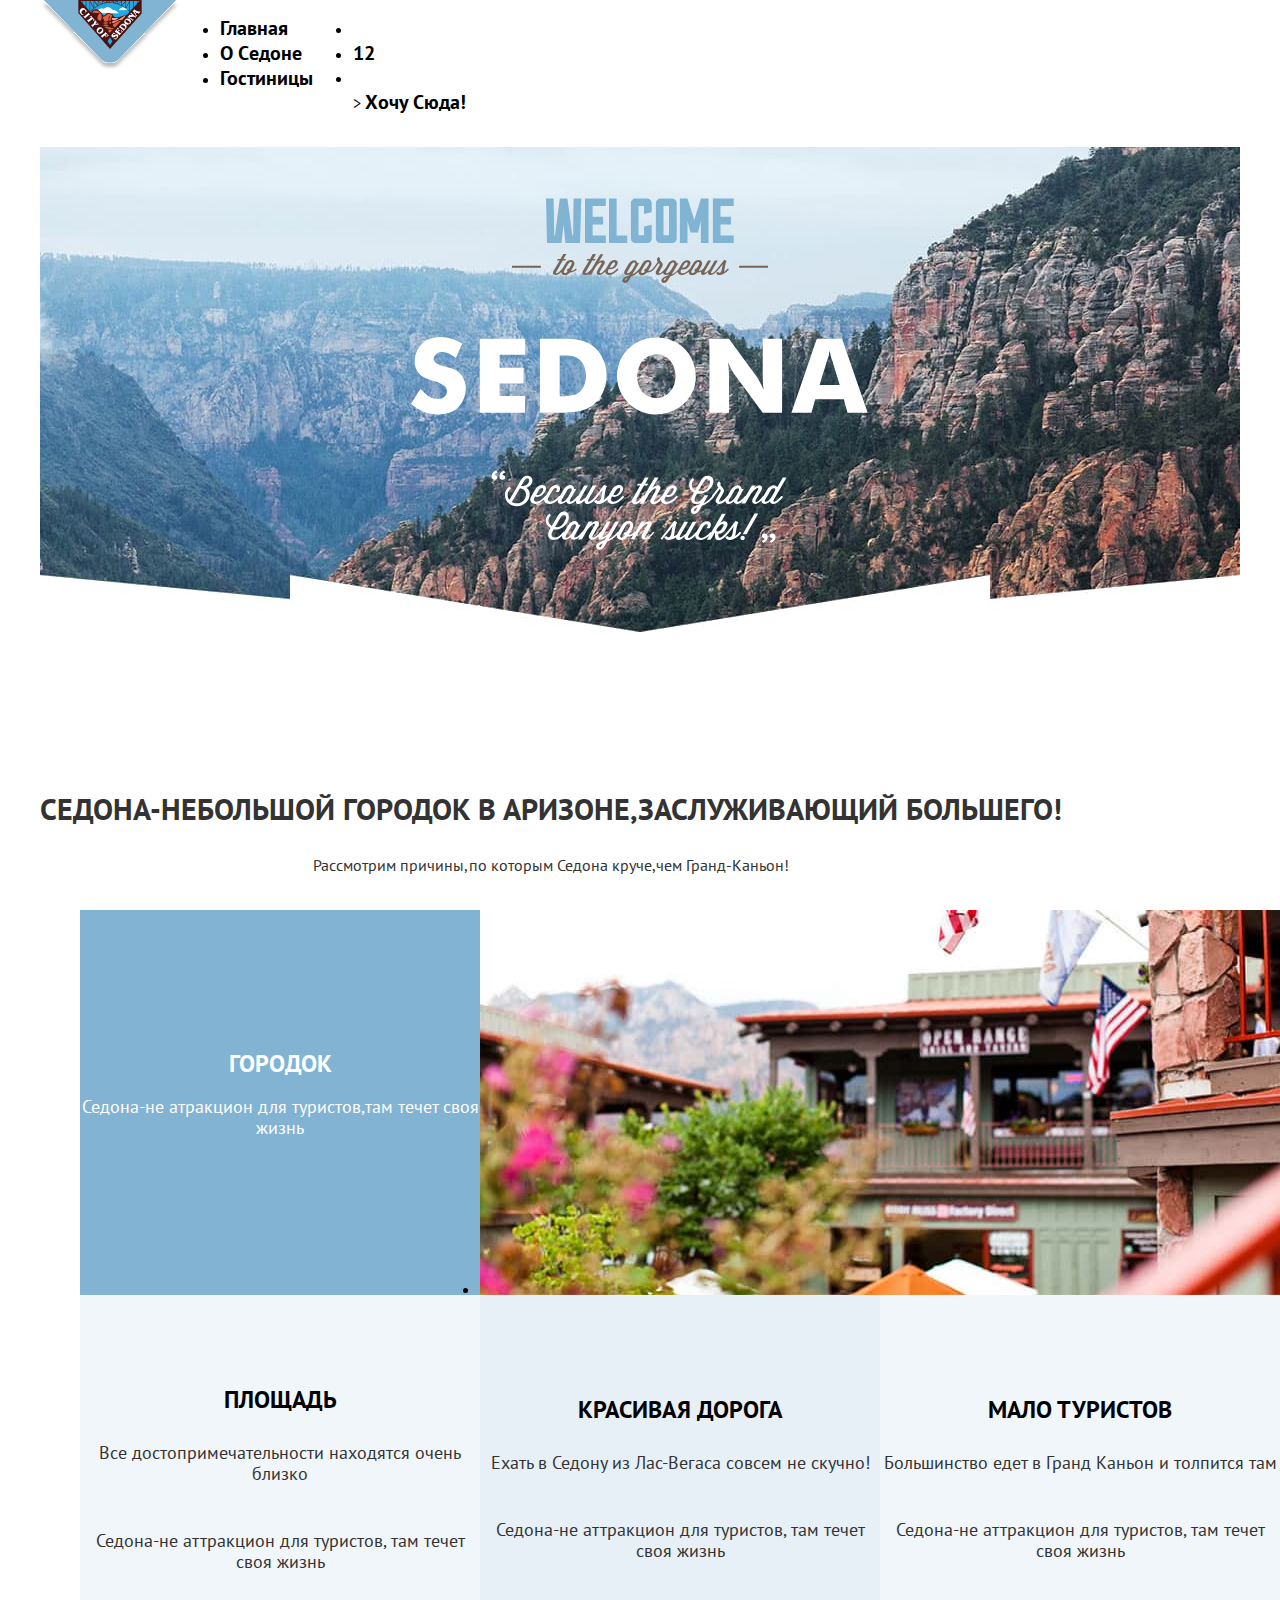
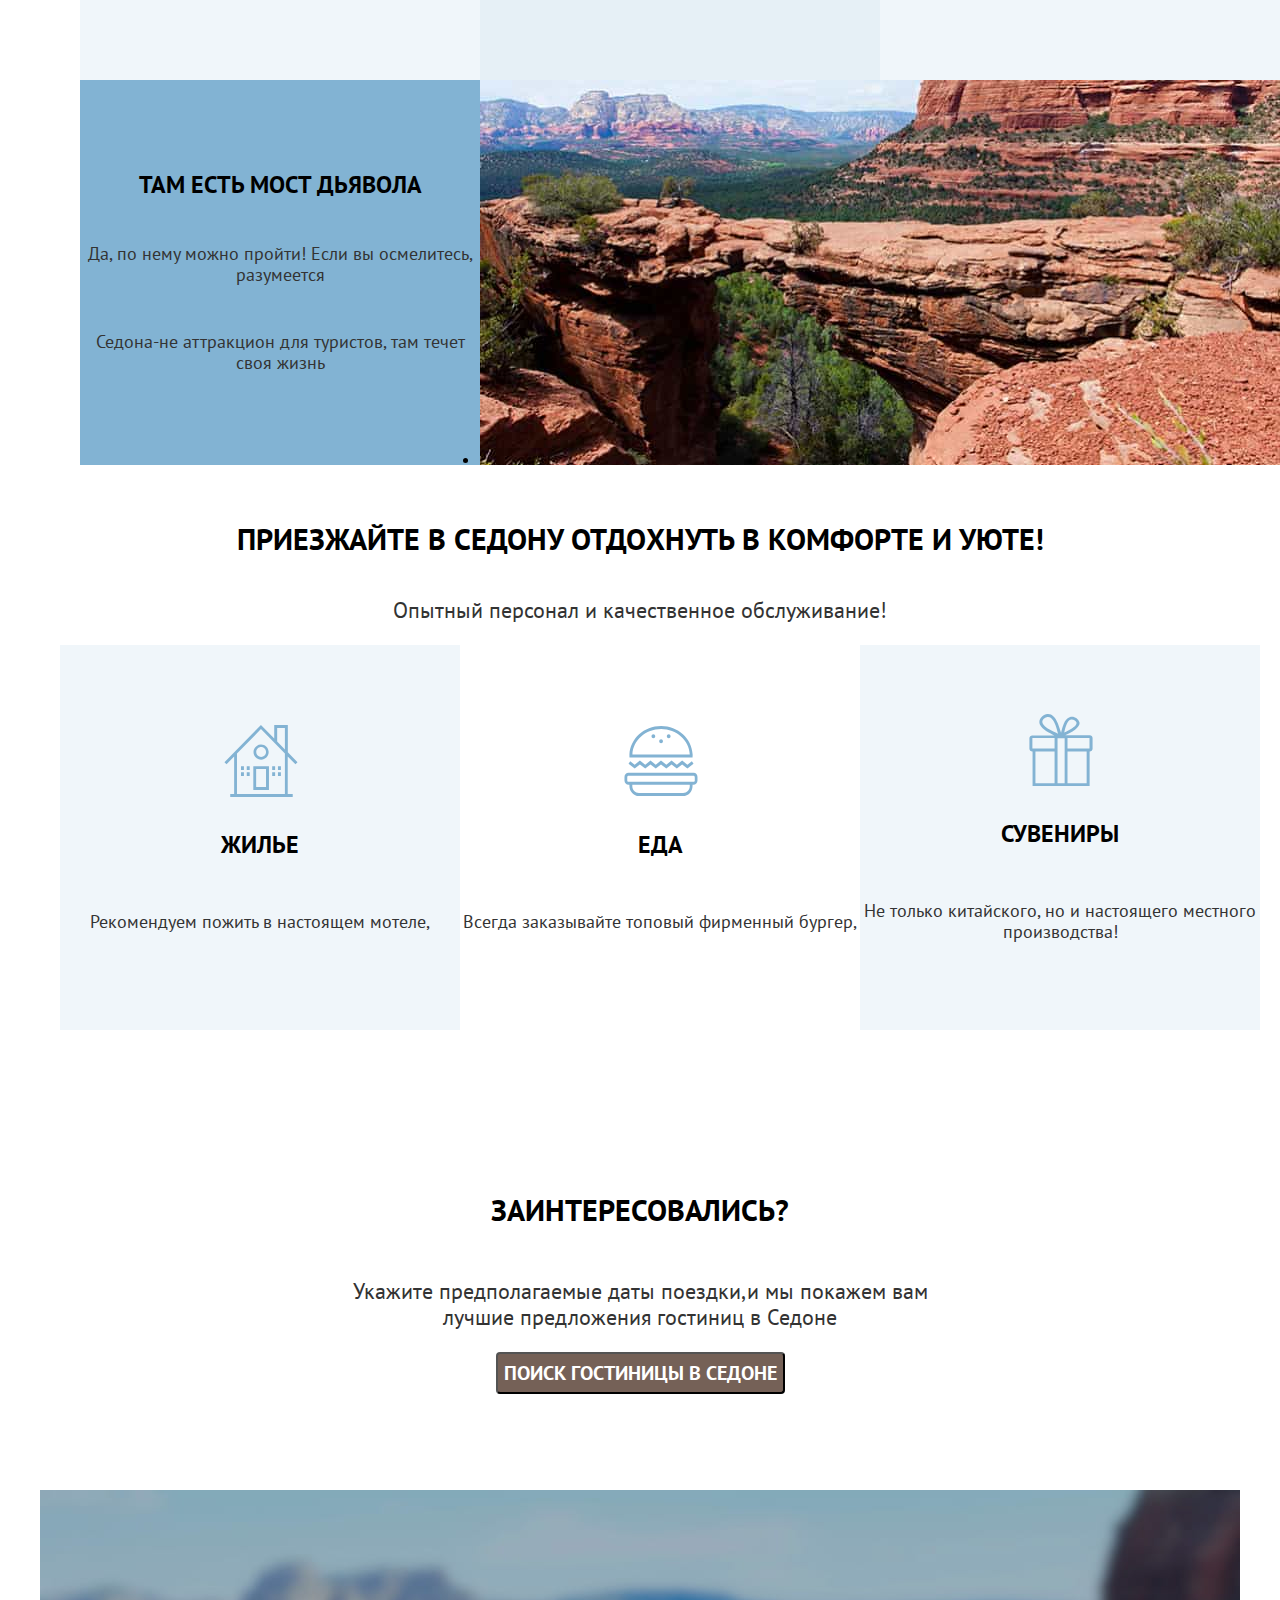
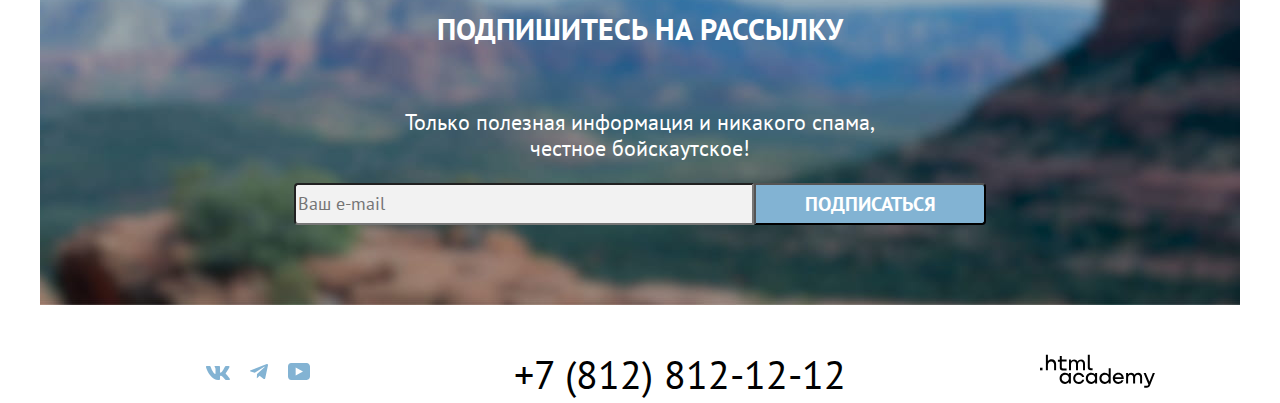
==== 4/index.html @ 59162858 ":heavy_check_mark: Сборка #4" ====
<!DOCTYPE html>
<html lang="ru">
<meta charset="utf-8">

<head>
  <title>Sedona</title>
  <link rel="stylesheet" href="styles/styles.css">
  <base href="https://htmlacademy-htmlcss.github.io/2425687-sedona-38/4/">
</head>

<body class="container">
  <header class="page-header" data-test="header">
<nav class="navigation">
    <div class="navigation-1"><nav  <a href="index.html"> <img class="logo" width="140" height="70" src="images/index/logo.svg"
        alt="Логотип CITY OF SEDONA"></div>
      </a>
       <ul class="navigation-list">
        <li class="navigation-item1">
          <a class="navigation-link" href="#">Главная</a>
        </li>
        <li class="navigation-item2">
          <a class="navigation-link" href="#">О Cедоне</a>
        </li>
        <li class="navigation-item3">
          <a class="navigation-link" href="catalog.html">Гостиницы</a>
        </li>
      </ul>

     <ul class="navigation-list navigation-user">
        <li class="navigation2">
          <a class="navigation-link" href="#"><span class="visually-hidden">Поиск</span></a>
        </li>
        <li class="navigation3">
          <a class="navigation-link" href="#">12</a>
        </li>
        <li class="navigation4"></li>>
        <a class="navigation-link" href="#">Хочу сюда!</a>
        </li>
      </ul>


   </nav>
  </header>

  <main class="index-main" data-test="main">
    <h1 class="visually-hidden">Sedona</h1>
    <p>
      <img class="index-main-image" src="images/index/welcome.svg" width="458" height="352"
        alt="Welcome to the gorgeous Sedona,because the Grand Canyon sucks!">
    </p>

    <div class="heading">
      <h2 class="heading-text">СЕДОНА-НЕБОЛЬШОЙ ГОРОДОК В АРИЗОНЕ,ЗАСЛУЖИВАЮЩИЙ БОЛЬШЕГО!</h2>
      <p class="heading-text-item">Рассмотрим причины,по которым Седона круче,чем Гранд-Каньон!</p>
    </div>

    <section class="advantages-list">
      <h3 class="visually-hidden">Преимущества</h3>
      <ul class="advantages-list">
        <li class="advantages-item"><span class="advantages1"> ГОРОДОК</span>
          <p class="description-item">Седона-не атракцион для туристов,там течет своя жизнь</p>
        </li>
        <li class="advantages-item-2">
          <img src= "images/index/photo-1.jpg" width="800" height="385" alt=" Настоящий городок">
        </li>

        <li class="advantages-item-3">
          <span class="advantages"> ПЛОЩАДЬ </span>
          <p class="description">Все достопримечательности находятся очень близко</p>
          <p class="description">Седона-не аттракцион для туристов, там течет своя жизнь</p>
        </li>

        <li class="advantages-item-4">

          <span class="advantages">Красивая дорога </span>
          <p class="description">Ехать в Седону из Лас-Вегаса совсем не скучно!</p>
          <p class="description">Седона-не аттракцион для туристов, там течет своя жизнь</p>
        </li>

        <li class="advantages-item-5">
          <span class="advantages">Мало туристов </span>
          <p class="description">Большинство едет в Гранд Каньон и толпится там</p>
          <p class="description">Седона-не аттракцион для туристов, там течет своя жизнь</p>
        </li>

        <li class="advantages-item-6">

          <p>
          <span class="advantages">Там есть мост дьявола </span> </p>
          <p class="description">Да, по нему можно пройти! Если вы осмелитесь, разумеется</p>
          <p class="description">Седона-не аттракцион для туристов, там течет своя жизнь</p>
          </li>
          <li class="advantages-item-7"><img src="images/index/photo-2.jpg" width="800" height="385" alt="Горы">

          </li>
      </ul>
    </section>
    <section class="services">
     <h4 class="services-title">Приезжайте в Седону отдохнуть в комфорте и уюте!</h4>
      <p class="services-p">Опытный персонал и качественное обслуживание!</p>


      <ul class="services-list">
        <li class="services-item1"><img class="services-img1" src="images/index/house.svg" width="75" height="72" alt="Жилье">
          <p class="advantages">Жилье</p>
          <p class="description">Рекомендуем пожить в настоящем мотеле, </p>

        </li>

        <li class="services-item2"> <img src="images/index/food.svg" width="75" height="72" alt="Еда">
          <p class="advantages">Еда</p>
          <p class="description">Всегда заказывайте
            топовый фирменный бургер, </p>
        </li>
        <li class="services-item3"> <img src="images/index/souvenirs.svg" width="75" height="72" alt="Сувениры">
          <p class="advantages">Сувениры</p>
          <p class="description">Не только китайского,
            но и настоящего местного производства! </p>
        </li>
      </section>
<div class="bid1" >
      <h5 class="bid">Заинтересовались?</h5>
      <p class="bid-item">Укажите предполагаемые даты поездки,и мы покажем вам лучшие предложения гостиниц в Седоне</p>
      <button class="button-seach" href="#">ПОИСК ГОСТИНИЦЫ В СЕДОНЕ</button>
</div>

  </main>
  <footer class="index-footer" data-test="footer">
    <div class="subscribe">
      <h4 class="page-footer-title">Подпишитесь на рассылку</h4>
      <p class="page-footer-item">Только полезная информация и никакого спама,<br> честное бойскаутское!</p>
      <form class="subscribe-form" action="https:htmlacademy.ru/" method="post">


        <input class="field" placeholder="Ваш e-mail" type="email" name="newsletter-email" id="newsletter-email"
          required>
        <button class="newsletter-button" type="submit">Подписаться

        </button>
      </form>
    </div>
    <div class="contacts">
    <ul class="seti">
      <li class="contacts-item1"><a class="contacts-name" href="https:vk.ru/"><svg xmlns="http://www.w3.org/2000/svg"
            width="24" height="14" viewBox="0 0 24 14" fill="none">
            <path fill-rule="evenodd" clip-rule="evenodd"
              d="M23.45 0.948C23.616 0.402 23.45 0 22.655 0H20.03C19.362 0 19.054 0.347 18.887 0.73C18.887 0.73 17.552 3.926 15.661 6.002C15.049 6.604 14.771 6.795 14.437 6.795C14.27 6.795 14.019 6.604 14.019 6.057V0.948C14.019 0.292 13.835 0 13.279 0H9.151C8.734 0 8.483 0.304 8.483 0.593C8.483 1.214 9.429 1.358 9.526 3.106V6.904C9.526 7.737 9.373 7.888 9.039 7.888C8.149 7.888 5.984 4.677 4.699 1.003C4.45 0.288 4.198 0 3.527 0H0.9C0.15 0 0 0.347 0 0.73C0 1.412 0.89 4.8 4.145 9.281C6.315 12.341 9.37 14 12.153 14C13.822 14 14.028 13.632 14.028 12.997V10.684C14.028 9.947 14.186 9.8 14.715 9.8C15.105 9.8 15.772 9.992 17.33 11.467C19.11 13.216 19.403 14 20.405 14H23.03C23.78 14 24.156 13.632 23.94 12.904C23.702 12.18 22.852 11.129 21.725 9.882C21.113 9.172 20.195 8.407 19.916 8.024C19.527 7.533 19.638 7.314 19.916 6.877C19.916 6.877 23.116 2.451 23.449 0.948H23.45Z"
              fill="#83B3D3" />
          </svg></a></li>
      <li class="contacts-item2"><a class="contacts-name" href="https:Telegram.org/"><svg
            xmlns="http://www.w3.org/2000/svg" width="18" height="16" viewBox="0 0 18 16" fill="none">
            <path
              d="M16.785 0.0992597L0.840489 6.24776C-0.247661 6.68481 -0.241365 7.29184 0.640845 7.56253L4.73445 8.83953L14.2058 2.8637C14.6537 2.59121 15.0629 2.7378 14.7265 3.03636L7.05283 9.96185H7.05103L7.05283 9.96275L6.77045 14.1823C7.18413 14.1823 7.36669 13.9925 7.59871 13.7686L9.58705 11.8351L13.7229 14.89C14.4855 15.31 15.0332 15.0941 15.2229 14.1841L17.9379 1.38885C18.2158 0.274623 17.5126 -0.229883 16.785 0.0992597Z"
              fill="#83B3D3" />
          </svg></a></li>
      <li class="contacts-item3"><a class="contacts-name" href="https:Youtube.ru/"><svg
            xmlns="http://www.w3.org/2000/svg" width="22" height="17" viewBox="0 0 22 17" fill="none">
            <path
              d="M18.607 0H3.17413C1.31343 0 0 1.59375 0 3.4V13.4937C0 15.4062 1.31343 17 3.17413 17H18.8259C20.4677 17 22 15.4062 22 13.6V3.4C21.7811 1.59375 20.4677 0 18.607 0ZM7.66169 12.5375V4.4625L14.995 8.5L7.66169 12.5375Z"
              fill="#83B3D3" />
          </svg></a></li>


    </ul>
    <a class="contacts-phone" href="#">+7 (812) 812-12-12</a>
    <a class="contacts-adress" href="https:htmlacademy.ru/"><svg xmlns="http://www.w3.org/2000/svg" width="115"
        height="34" viewBox="0 0 115 34" fill="none">
        <path d="M0 13.7232V16.3232H2.5V13.7232H0Z" fill="black" />
        <path
          d="M11.6 5.32324C10 5.32324 8.8 6.02324 8 7.02324H7.9V0.823242H5.9V16.3232H7.9V11.0232C7.9 8.92324 9.2 7.42324 11.2 7.42324C13 7.42324 14.1 8.82324 14.1 10.6232V16.3232H16.1V10.2232C16.2 7.22324 14.3 5.32324 11.6 5.32324Z"
          fill="black" />
        <path
          d="M26.6 5.62324H21.8V1.92324H19.8V5.72324H17.9V7.72324H19.8V13.7232C19.8 15.4232 20.8 16.4232 22.5 16.4232H26.6V14.4232H22.9C22.2 14.4232 21.8 14.0232 21.8 13.3232V7.62324H26.6V5.62324Z"
          fill="black" />
        <path
          d="M41.1 5.42324C39.5 5.42324 38.2 6.22324 37.6 7.52324H37.5C36.9 6.32324 35.7 5.42324 34.1 5.42324C32.7 5.42324 31.6 6.22324 31 7.22324H30.9V5.62324H29V16.2232H31V10.8232C31 8.82324 32 7.32324 33.6 7.32324C35.1 7.32324 36 8.32324 36 9.92324V16.2232H38V10.6232C38 8.22324 39.4 7.32324 40.6 7.32324C42.1 7.32324 43 8.32324 43 9.92324V16.2232H45V9.72324C45.1 7.22324 43.6 5.42324 41.1 5.42324Z"
          fill="black" />
        <path
          d="M47.8 13.5232C47.8 15.2232 48.8 16.2232 50.6 16.2232H52.6V14.2232H50.9C50.2 14.2232 49.8 13.8232 49.8 13.1232V0.823242H47.8V13.5232Z"
          fill="black" />
        <path
          d="M28.9 20.5232C28 19.4232 26.7 18.7232 25 18.7232C21.9 18.7232 19.6 21.0232 19.6 24.3232C19.6 27.6232 21.9 29.9232 25 29.9232C26.8 29.9232 28 29.1232 28.8 28.0232H28.9V29.6232H30.9V19.0232H28.9V20.5232ZM25.3 27.9232C23.1 27.9232 21.7 26.3232 21.7 24.3232C21.7 22.3232 23.1 20.7232 25.3 20.7232C27.5 20.7232 28.9 22.3232 28.9 24.3232C28.9 26.2232 27.5 27.9232 25.3 27.9232Z"
          fill="black" />
        <path
          d="M44.2 22.8232C43.7 20.4232 41.6 18.7232 38.8 18.7232C35.4 18.7232 33.2 21.2232 33.2 24.3232C33.2 27.4232 35.4 29.9232 38.8 29.9232C41.6 29.9232 43.7 28.1232 44.2 25.7232H42.1C41.7 27.0232 40.4 28.0232 38.8 28.0232C36.6 28.0232 35.2 26.4232 35.2 24.4232C35.2 22.4232 36.6 20.8232 38.8 20.8232C40.4 20.8232 41.6 21.8232 42.1 23.0232H44.2V22.8232Z"
          fill="black" />
        <path
          d="M55.1 20.5232C54.2 19.4232 52.9 18.7232 51.2 18.7232C48.1 18.7232 45.8 21.0232 45.8 24.3232C45.8 27.6232 48.1 29.9232 51.2 29.9232C53 29.9232 54.2 29.1232 55 28.0232H55.1V29.6232H57.1V19.0232H55.1V20.5232ZM51.5 27.9232C49.3 27.9232 47.9 26.3232 47.9 24.3232C47.9 22.3232 49.3 20.7232 51.5 20.7232C53.7 20.7232 55.1 22.3232 55.1 24.3232C55.1 26.2232 53.6 27.9232 51.5 27.9232Z"
          fill="black" />
        <path
          d="M68.7 20.6232C67.8 19.5232 66.5 18.7232 64.8 18.7232C61.7 18.7232 59.4 21.0232 59.4 24.3232C59.4 27.6232 61.6 29.9232 64.8 29.9232C66.5 29.9232 67.8 29.1232 68.6 28.1232H68.7V29.6232H70.7V14.2232H68.7V20.6232ZM65.1 27.9232C62.9 27.9232 61.5 26.3232 61.5 24.3232C61.5 22.3232 62.9 20.7232 65.1 20.7232C67.3 20.7232 68.7 22.3232 68.7 24.3232C68.6 26.3232 67.2 27.9232 65.1 27.9232Z"
          fill="black" />
        <path
          d="M78.3 18.7232C75 18.7232 72.8 21.2232 72.8 24.3232C72.8 27.3232 74.9 29.9232 78.3 29.9232C80.8 29.9232 82.8 28.6232 83.5 26.3232H81.4C80.9 27.3232 79.8 27.9232 78.4 27.9232C76.5 27.9232 75.1 26.6232 75 25.0232H83.8C84 21.4232 81.8 18.7232 78.3 18.7232ZM78.3 20.6232C80 20.6232 81.3 21.6232 81.6 23.2232H75.1C75.4 21.7232 76.6 20.6232 78.3 20.6232Z"
          fill="black" />
        <path
          d="M98.2 18.7232C96.6 18.7232 95.3 19.5232 94.6 20.7232H94.5C93.9 19.5232 92.7 18.7232 91.1 18.7232C89.7 18.7232 88.6 19.4232 88 20.5232V19.0232H86.1V29.6232H88.1V24.2232C88.1 22.2232 89.1 20.8232 90.7 20.7232C92.2 20.7232 93.1 21.7232 93.1 23.3232V29.6232H95.1V24.0232C95.1 21.6232 96.5 20.7232 97.7 20.7232C99.2 20.7232 100.1 21.7232 100.1 23.3232V29.6232H102.1V23.1232C102.2 20.5232 100.7 18.7232 98.2 18.7232Z"
          fill="black" />
        <path
          d="M109.4 27.8232L105.8 18.9232H103.6L108.4 30.5232C108.1 31.4232 107.7 31.7232 106.7 31.7232H104.2V33.7232H106.7C108.5 33.7232 109.5 32.9232 110.2 31.1232L114.9 18.9232H112.8L109.4 27.8232Z"
          fill="black" />
      </svg>
    </a>
    </div>
  </footer>
</body>

</html>
---- 4/styles/styles.css ----
@font-face {
  font-family: "PT Sans";
  font-style: normal;
  font-weight: 400;
  src: url("../fonts/ptsans-400.woff2") format("woff2");
  font-display: swap;
}

@font-face {
  font-family: "PT Sans";
  font-style: normal;
  font-weight: 700;
  src: url("../fonts/ptsans-700.woff2") format("woff2");
  font-display: swap;
}
body {
  font-family: "PT Sans", sans-serif;
  font-size: 16px;
  line-height: 24px;
  color:#000;
  background-color: #fff;

}
.page-header {
  color:#000 ;
  background: #fff;

  }
  .navigation {   background: #fff;
    display: flex;
  width: 760;
margin:0 auto;}
}
.navigation-list {
  display: flex;

}
.navigation-link {
  font-family: "PT Sans"sans-serif;
  font-size: 20px;
  font-style: normal;
  font-weight: 700;
  line-height: 24px; /* 120% */
  text-transform: capitalize;
  color: #000;
  text-decoration:none;
  text-align: center;
  background-color:#fff;
}
.container {margin: 0 auto;
width: 1200px;}
.visually-hidden {
  position: absolute;
  width: 1px;
  height: 1px;
  margin: -1px;
  padding: 0;
  border: 0;
  clip: rect(0 0 0 0);
  overflow: hidden;
}
  .index-main {  background-image: url("../images/index/mountains.jpg");
    background-size:100% auto;
    background-repeat: no-repeat;
    color:  #000;
    background-color: var(--basic-white, #FFF);


  }
  .index-main-image{
display: block;
    margin: 0 auto;
    padding-top: 51.4px;
  }
.heading {display:inline-block;
  padding-top: 200px;
}
.advantages-list {
  display: flex;

  width: 1300px;

  flex-wrap: wrap;

}

  .heading-text{
    font-family: PT Sans;
font-size: 30px;
font-style: normal;
font-weight: 700;
line-height: 36px; /* 120% */
text-transform: uppercase;
text-align: center;

color:#333;
  }
  .heading-text-item{
font-family: "PT Sans";
color: var(--texts-second, #333);
text-align: center;
font-style: normal;
font-weight: 400;
line-height: 26px;
text-transform: none;}

.advantages-item {
display: flex;
  background-color:#82B3D3;
width: 400px;
height: 385px;
flex-direction: column;
justify-content: center;
align-items: center;
color: #FFFFFF;

}
.advantages1 {font-family: PT Sans;
font-size: 24px;
font-style: normal;
font-weight: 700;
line-height: 28px; /* 116.667% */
text-transform: uppercase;
}
.description-item {font-family: PT Sans;
  font-size: 18px;
  font-style: normal;
  font-weight: 400;
  line-height: 21px; /* 116.667% */
  color: var(--texts-background-deafault, #FFF);
  text-align: center;
  }
.advantages-item-2 {
  width: 800px;
  height: 385px;
  align-self: stretch;

}
.advantages-item-3 {
  display: flex;
width: 400px;
height: 385px;
flex-direction: column;
justify-content: center;
align-items: center;
gap: 10px;
flex-shrink: 0;
background-color: #83B3D31F;
}
.advantages-item-4 {
display: flex;
width: 400px;
height: 385px;

flex-direction: column;
justify-content: center;
align-items: center;
gap: 10px;
flex-shrink: 0;
background-color: #83B3D333;
}
.advantages-item-5 {
  display: flex;
  width: 400px;
  height: 385px;
    flex-direction: column;
  justify-content: center;
  align-items: center;
  gap: 10px;
  flex-shrink: 0;
  background-color:#83B3D31F;

  }
  .advantages-item-6 {
    display: flex;
    width: 400px;
    height: 385px;
      flex-direction: column;
    justify-content: center;
    align-items: center;
    gap: 10px;
    flex-shrink: 0;
    background-color:#82B3D3;

    }
    .advantages-item-7 {
      width: 800px;
      height: 385px;
      align-self: stretch;}
.advantages{
  background: color #83b3d3 12%;
  font-family: PT Sans;
  font-size: 24px;
  font-style: normal;
  font-weight: 700;
  line-height: 28px; /* 116.667% */
  text-transform: uppercase;
  text-align: center;
color:#000;}
.description {font-family: PT Sans;
  font-size: 18px;
  font-style: normal;
  font-weight: 400;
  line-height: 21px; /* 116.667% */
  color: var(--texts-second, #333);
  text-align: center;
  }
  .services-name {
font-family: PT Sans;
font-size: 24px;
font-style: normal;
font-weight: 700;
line-height: 28px; /* 116.667% */
text-transform: uppercase;
color: var(--texts-texts-basic, #000);
text-align: center;
 }
 .services-title {
  font-family: PT Sans;
  font-size: 30px;
  font-style: normal;
  font-weight: 700;
  line-height: 36px; /* 120% */
  text-transform: uppercase;
  color: var(--texts-texts-basic, #000);
  text-align: center;
  }
  .services-p {
    font-family: PT Sans;
  font-size: 22px;
  font-style: normal;
  font-weight: 400;
  line-height: 26px; /* 118.182% */
  color: var(--texts-second, #333);
  text-align: center;
}

.services-list {
  display: flex;
  justify-content: center;
  align-items: center;

}
.services-item1{display: flex;
  width: 400px;
  height: 385px;

  flex-direction: column;
  justify-content: center;
  align-items: center;
  gap: 10px;
  flex-shrink: 0;
  background: var(--background-second-1, rgba(131, 179, 211, 0.12));
  }
  .services-item2 {display: flex;
    width: 400px;
    height: 385px;

    flex-direction: column;
    justify-content: center;
    align-items: center;
    gap: 10px;
    flex-shrink: 0;}
    .services-item3{
      display: flex;
      width: 400px;
      height: 385px;

      flex-direction: column;
      justify-content: center;
      align-items: center;
      gap: 10px;
      flex-shrink: 0;
      background: var(--background-second-1, rgba(131, 179, 211, 0.12));
    }
    .bid1 {padding: 96px 304px;}
.bid {font-family: PT Sans;
  font-size: 30px;
  font-style: normal;
  font-weight: 700;
  line-height: 36px; /* 120% */
  text-transform: uppercase;
  color: var(--texts-texts-basic, #000);
  text-align: center;

}
.bid-item {
font-family: PT Sans;
font-size: 22px;
font-style: normal;
font-weight: 400;
line-height: 26px; /* 118.182% */
color: var(--texts-second, #333);
text-align: center;
}
.button-seach {
color: #fff;
font-family: "PT Sans";
font-size: 20px;
font-style: normal;
font-weight: 700;
line-height: 36px;
text-transform: uppercase;
text-decoration: none;
background: #756157;
border-radius: 4px;
margin: 0 auto;
display: block;;
}
/*Page-footer*/
.subscribe {
  background-image: url("../images/index/fon subscription.jpg");
  background-size:100% auto;
  background-repeat: no-repeat;
  width: 1200px;
  height: 415px;
  color:#000;
  background-color: var(--basic-white, #FFF);
  display: flex;
flex-direction: column;
  justify-content: center;
  align-items: center;
  }
  .page-footer-title{
font-family: PT Sans;
font-size: 30px;
font-style: normal;
font-weight: 700;
line-height: 36px; /* 120% */
text-transform: uppercase;
color: var(--texts-background-deafault, #FFF);
text-align: center;
  }
  .page-footer-item {
    font-family: PT Sans;
font-size: 22px;
font-style: normal;
font-weight: 400;
line-height: 26px; /* 118.182% */
color: var(--texts-background-deafault, #FFF);
text-align: center;
}
.subscribe-form { display: flex;

 }
.field{
display: flex;
width: 452px;
align-items: center;

align-self: stretch;
border-radius: 4px 0px 0px 4px;
background: var(--basic-light, #F2F2F2);
color: var(--basic-black, #000);
font-family: PT Sans;
font-size: 18px;
font-style: normal;
font-weight: 400;
line-height: 24px; /* 133.333% */
}
.newsletter-button {
font-family: PT Sans;
font-size: 20px;
font-style: normal;
font-weight: 700;
line-height: 36px; /* 180% */
text-transform: uppercase;
color: var(--texts-background-deafault, #FFF);
text-align: center;
display: inline-flex;
width: 232px;
justify-content: center;
align-items: center;
gap: 10px;
border-radius: 0px 4px 4px 0px;
background:#82B3D3;
}
.contacts { display: flex;
  align-items: center;
  justify-content: center;
  padding-top: 40px;}
  .seti {display: flex;
  padding-left: 70px;}
  .contacts-item1 {
    display: flex;
padding: 0px 10px;
flex-direction: column;
justify-content: center;
align-items: center;
gap: 10px;
flex: 1 0 0;
align-self: stretch;
  }
  .contacts-item2 {display: flex;
    padding: 1px 10px;
    flex-direction: column;
    justify-content: center;
    align-items: center;
    gap: 10px;
    flex: 1 0 0;
    align-self: stretch;}
    .contacts-item3{display: flex;
      padding: 0px 10px;
      flex-direction: column;
      justify-content: center;
      align-items: center;
      gap: 10px;
      flex: 1 0 0;
      align-self: stretch;}
.contacts-phone {
  font-family: PT Sans;
font-size: 40px;
font-style: normal;
font-weight: 400;
line-height: 40px; /* 100% */
text-transform: uppercase;
text-decoration: none;
color: var(--texts-texts-basic, #000);
text-align: center;
padding-left: 194px;
padding-right: 194px;
}
.contacts-adress {}
/*Catalog*/
.filter {background-image: url("../images/catalog/filtr.png");
  background-size:100% auto;
  background-repeat: no-repeat;
  color:  #000;
  background-color: var(--basic-white, #FFF);
  .filter1 {display:flex;

}
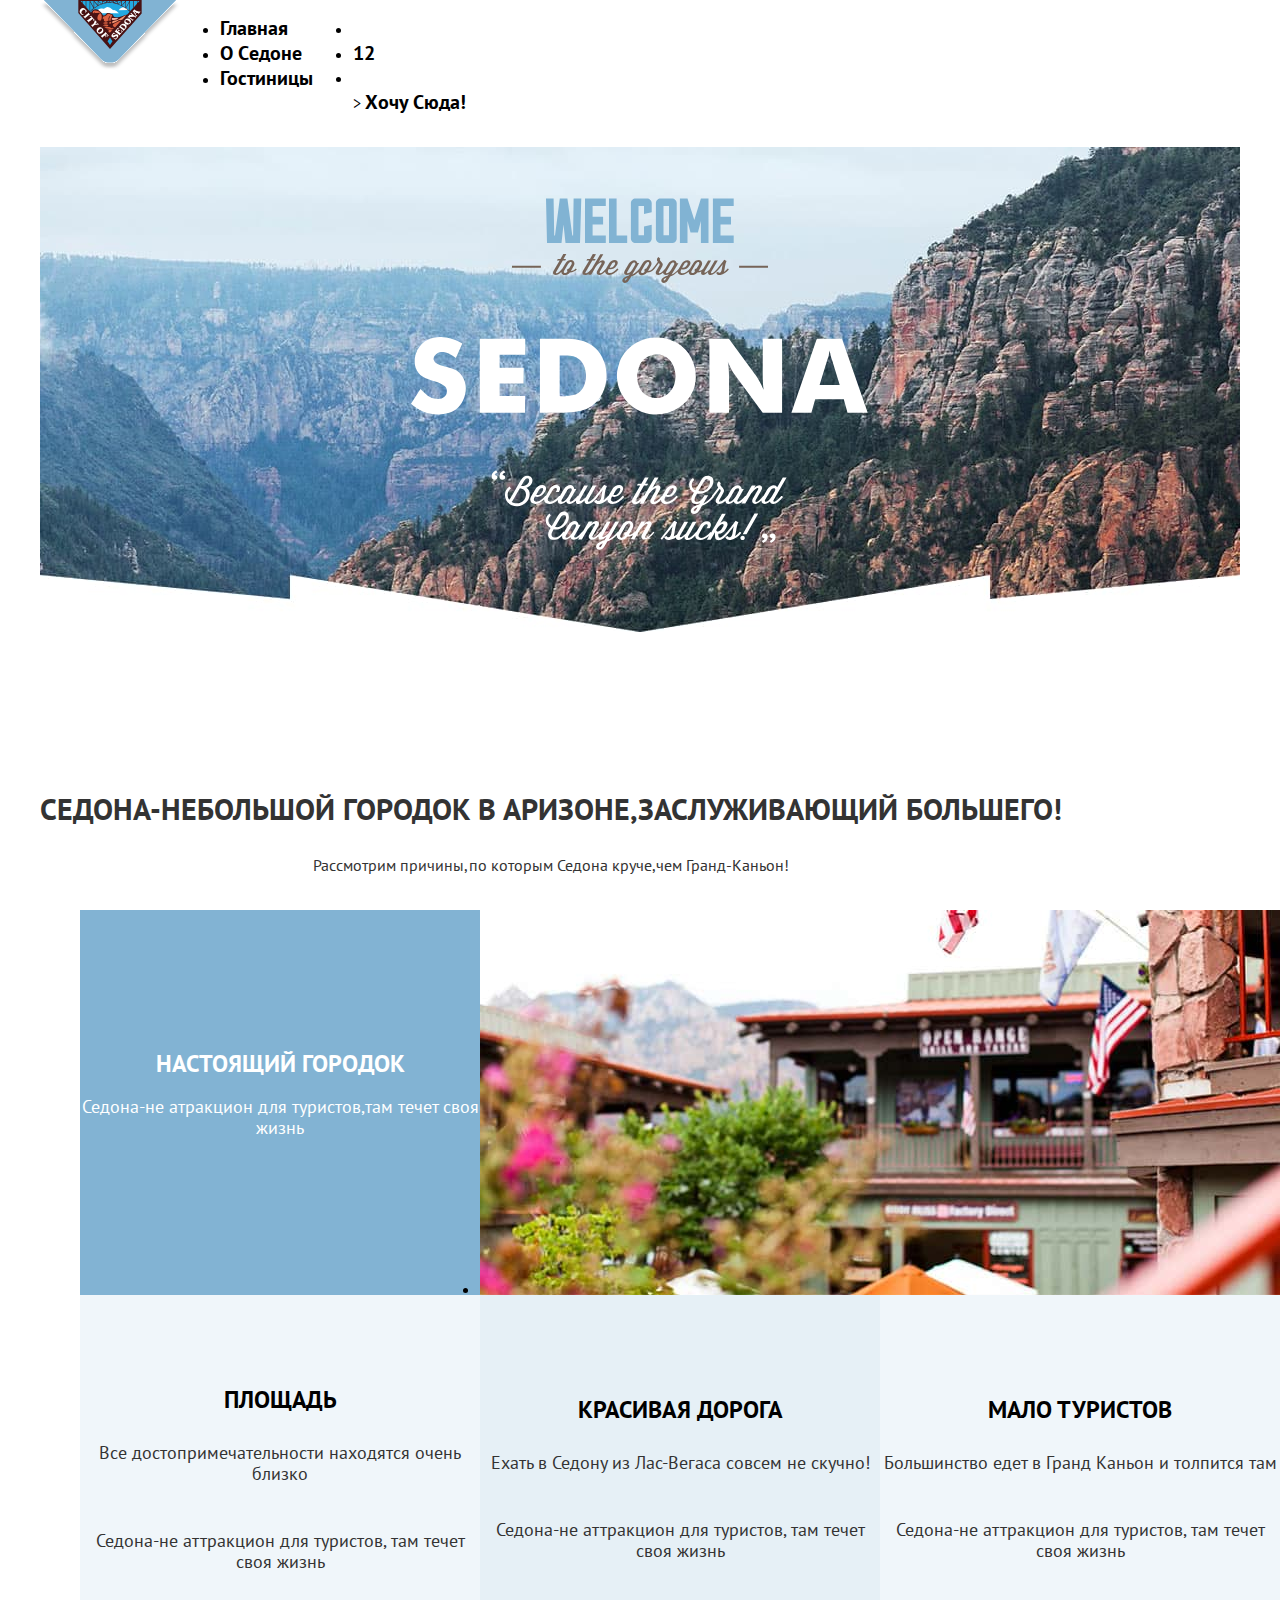
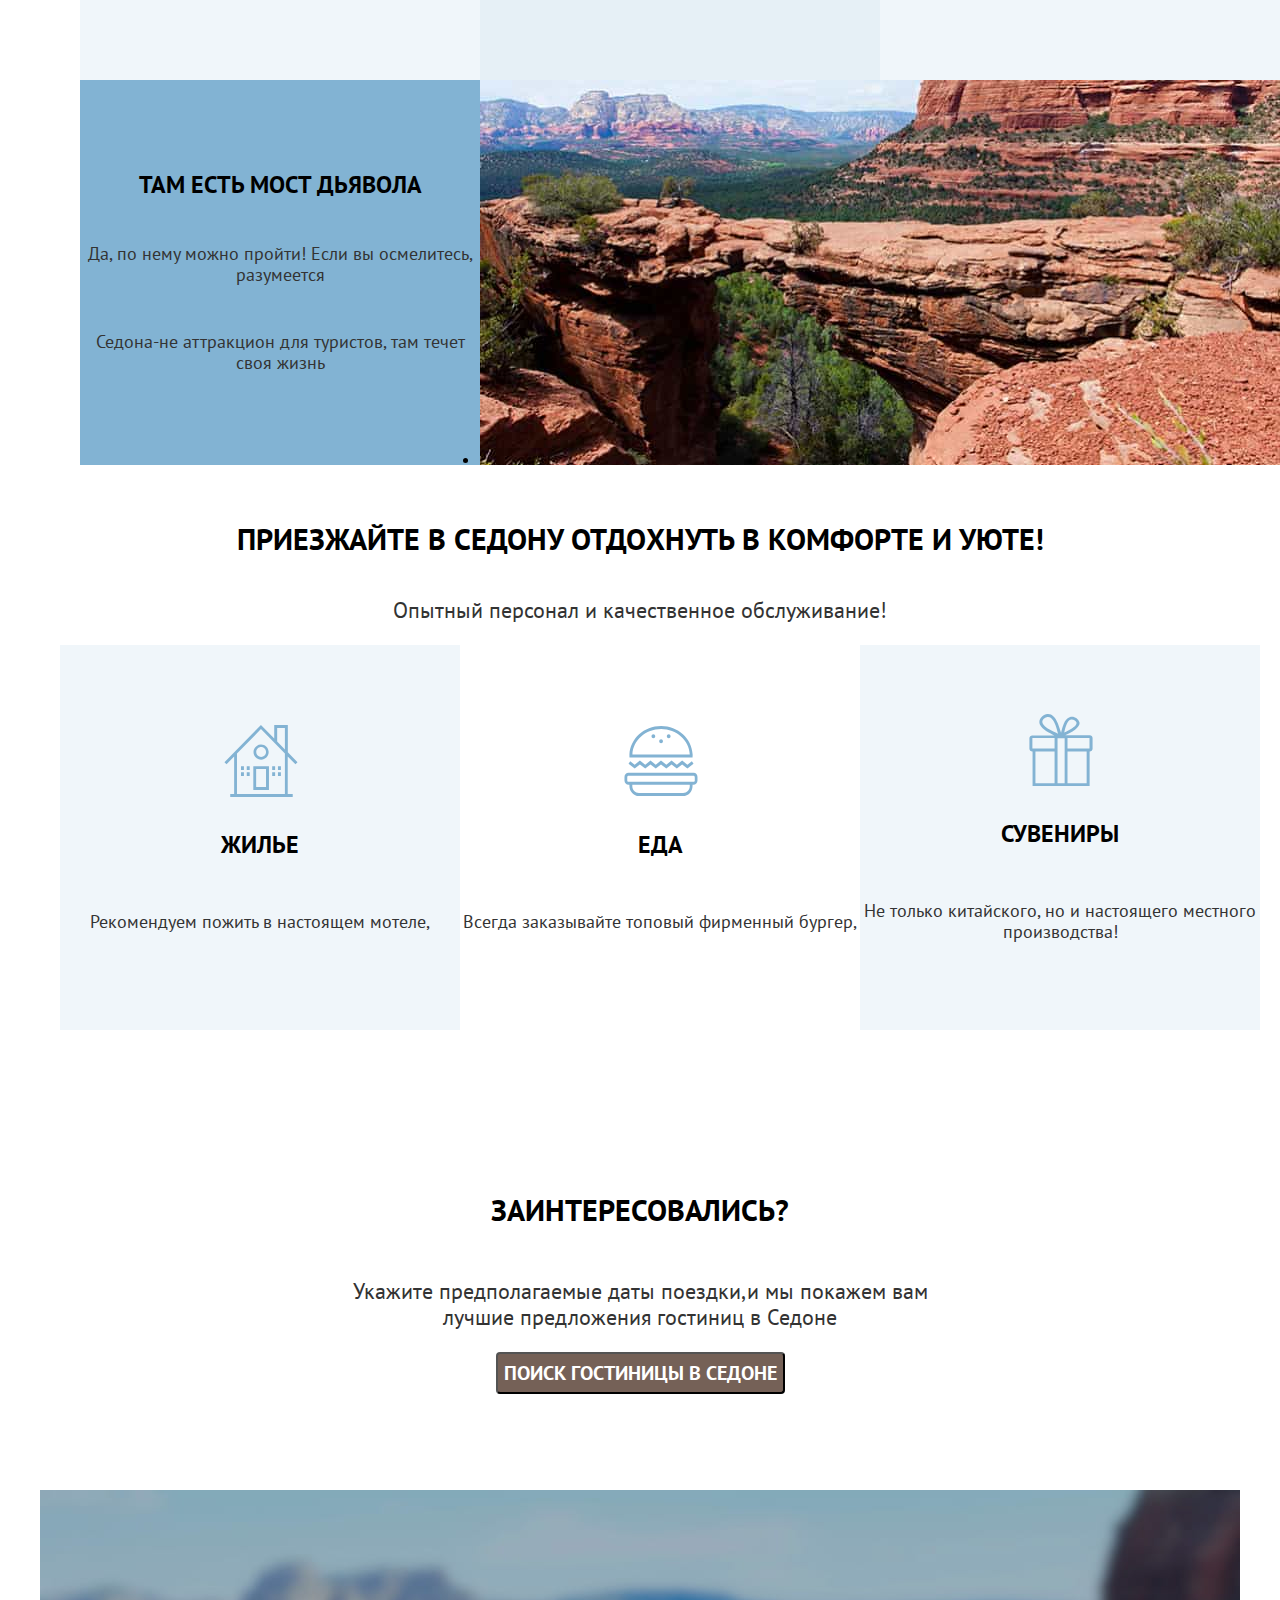
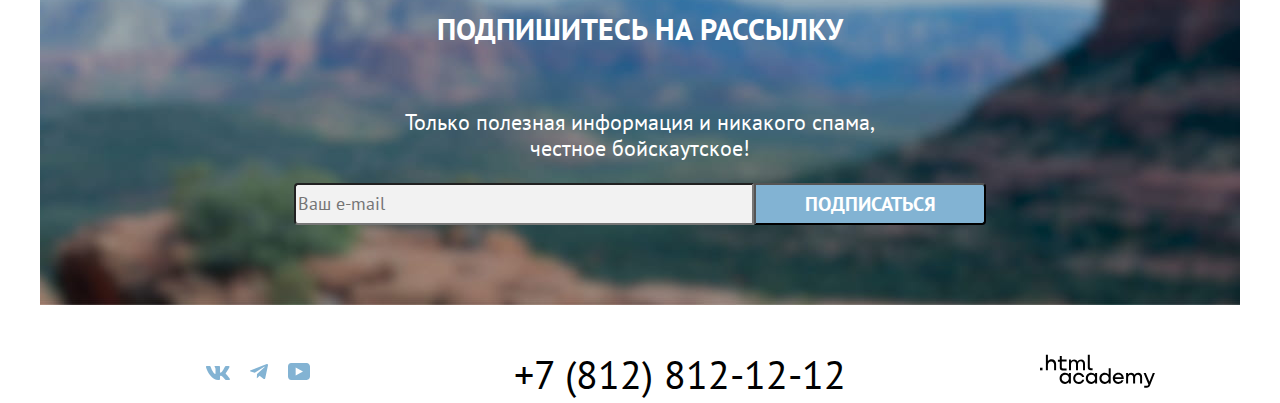
==== commit 6d98136b: ":heavy_check_mark: Сборка #4" ====
--- a/4/index.html
+++ b/4/index.html
@@ -57,7 +57,7 @@
     <section class="advantages-list">
       <h3 class="visually-hidden">Преимущества</h3>
       <ul class="advantages-list">
-        <li class="advantages-item"><span class="advantages1"> ГОРОДОК</span>
+        <li class="advantages-item"><span class="advantages1">НАСТОЯЩИЙ ГОРОДОК</span>
           <p class="description-item">Седона-не атракцион для туристов,там течет своя жизнь</p>
         </li>
         <li class="advantages-item-2">
--- a/4/styles/styles.css
+++ b/4/styles/styles.css
@@ -420,13 +420,53 @@
 padding-left: 194px;
 padding-right: 194px;
 }
-.contacts-adress {}
+.seti { display: flex;}
 /*Catalog*/
 .filter {background-image: url("../images/catalog/filtr.png");
   background-size:100% auto;
   background-repeat: no-repeat;
   color:  #000;
-  background-color: var(--basic-white, #FFF);
-  .filter1 {display:flex;
-
-}
+  background-color: var(--basic-white, #FFF);}
+.filter1 {display:flex;}
+.style-ul { list-style-type: none;}
+.hotel { display: flex;
+width: 1200px;
+flex-wrap: wrap;}
+.hotel1 {width: 340px;
+  height: 438px;
+  padding: 20px;
+  flex-direction: column;
+  align-items:flex-start;
+  gap: 16px;
+  border-radius: 4px;
+  border: 1px solid #E6E6E6;}
+.hotel2 {width: 340px;
+  height: 438px;
+  padding: 20px;
+  flex-direction: column;
+  align-items: flex-start;
+  gap: 16px;
+  border-radius: 4px;
+  border: 1px solid #E6E6E6;
+margin-left: 20px;
+margin-right: 20px;}
+.hotel3 {width: 340px;
+  height: 438px;
+  padding: 20px;
+  flex-direction: column;
+  align-items: flex-start;
+  gap: 16px;
+  border-radius: 4px;
+  border: 1px solid #E6E6E6;}
+  .hotel4 {width: 340px;
+    height: 438px;
+    padding: 20px;
+    flex-direction: column;
+    align-items: flex-start;
+    gap: 16px;
+    border-radius: 4px;
+    border: 1px solid #E6E6E6;
+    margin-top: 20px;
+}
+
+
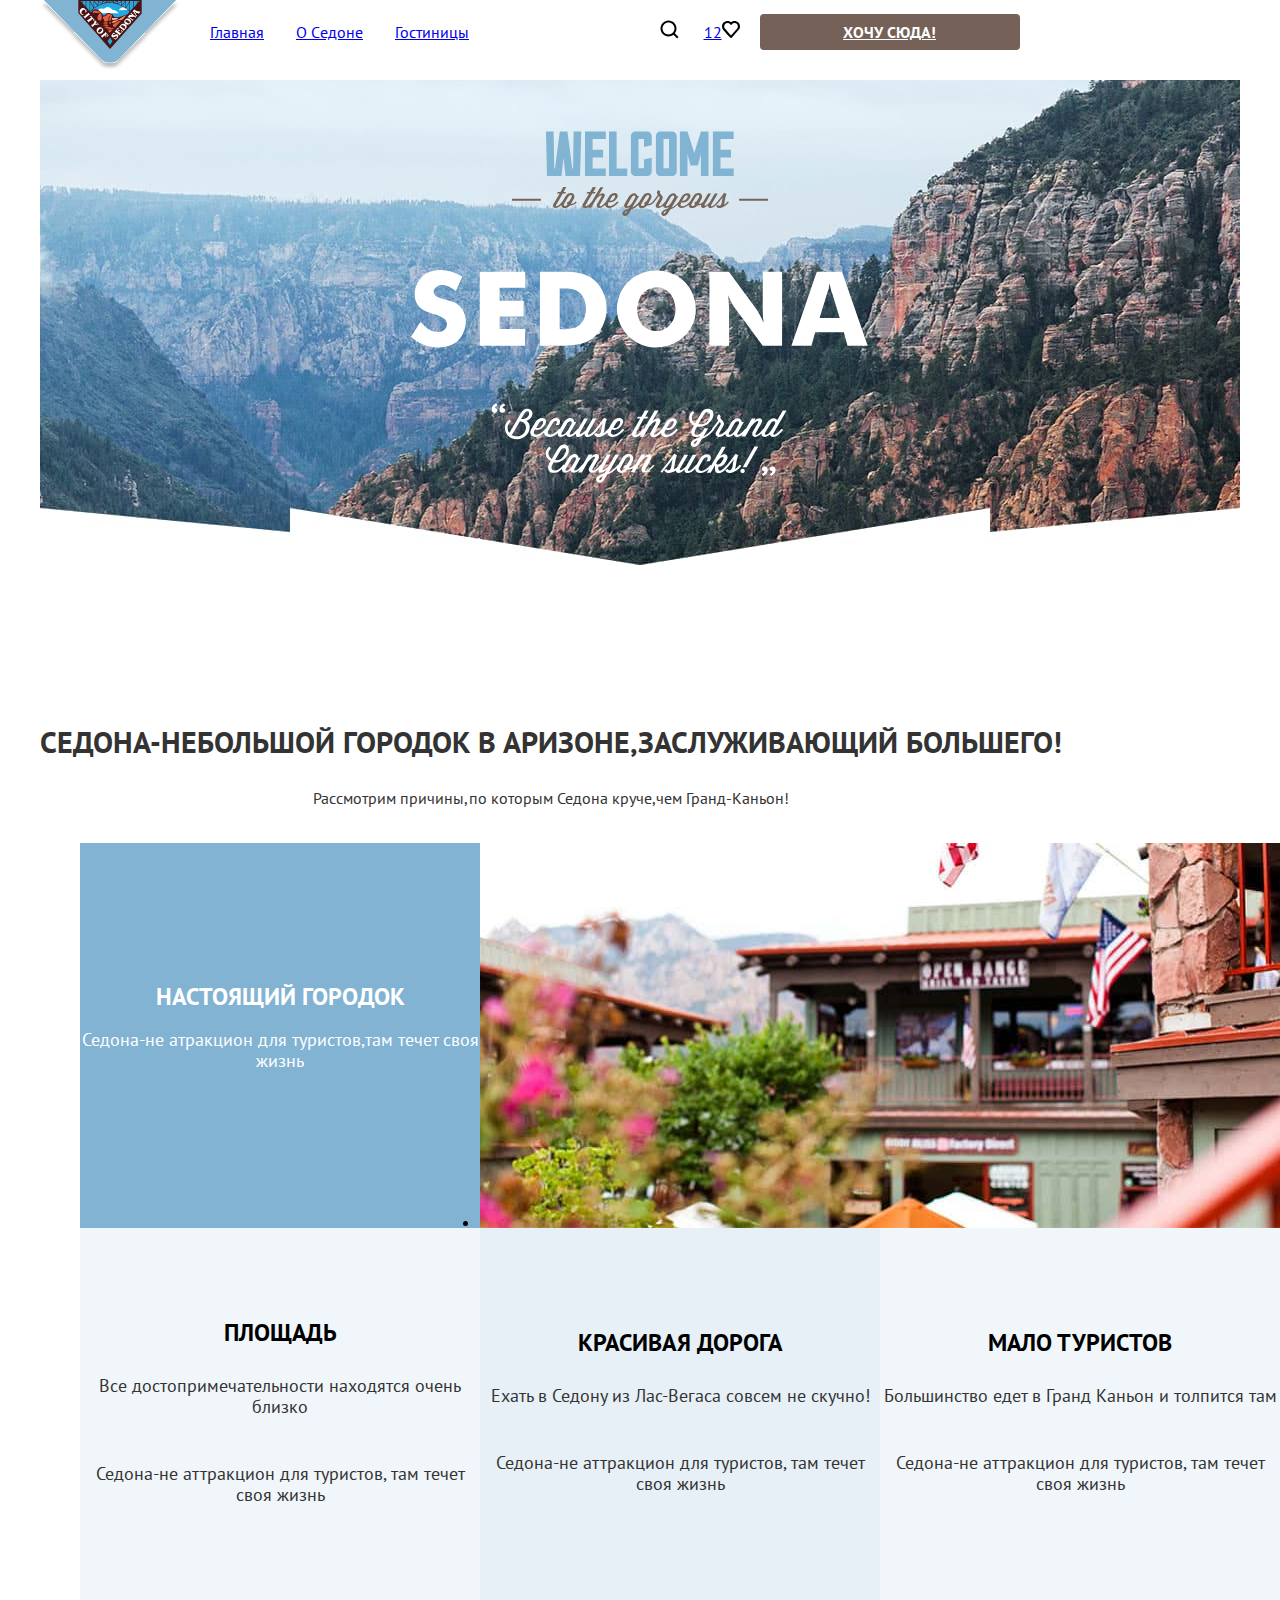
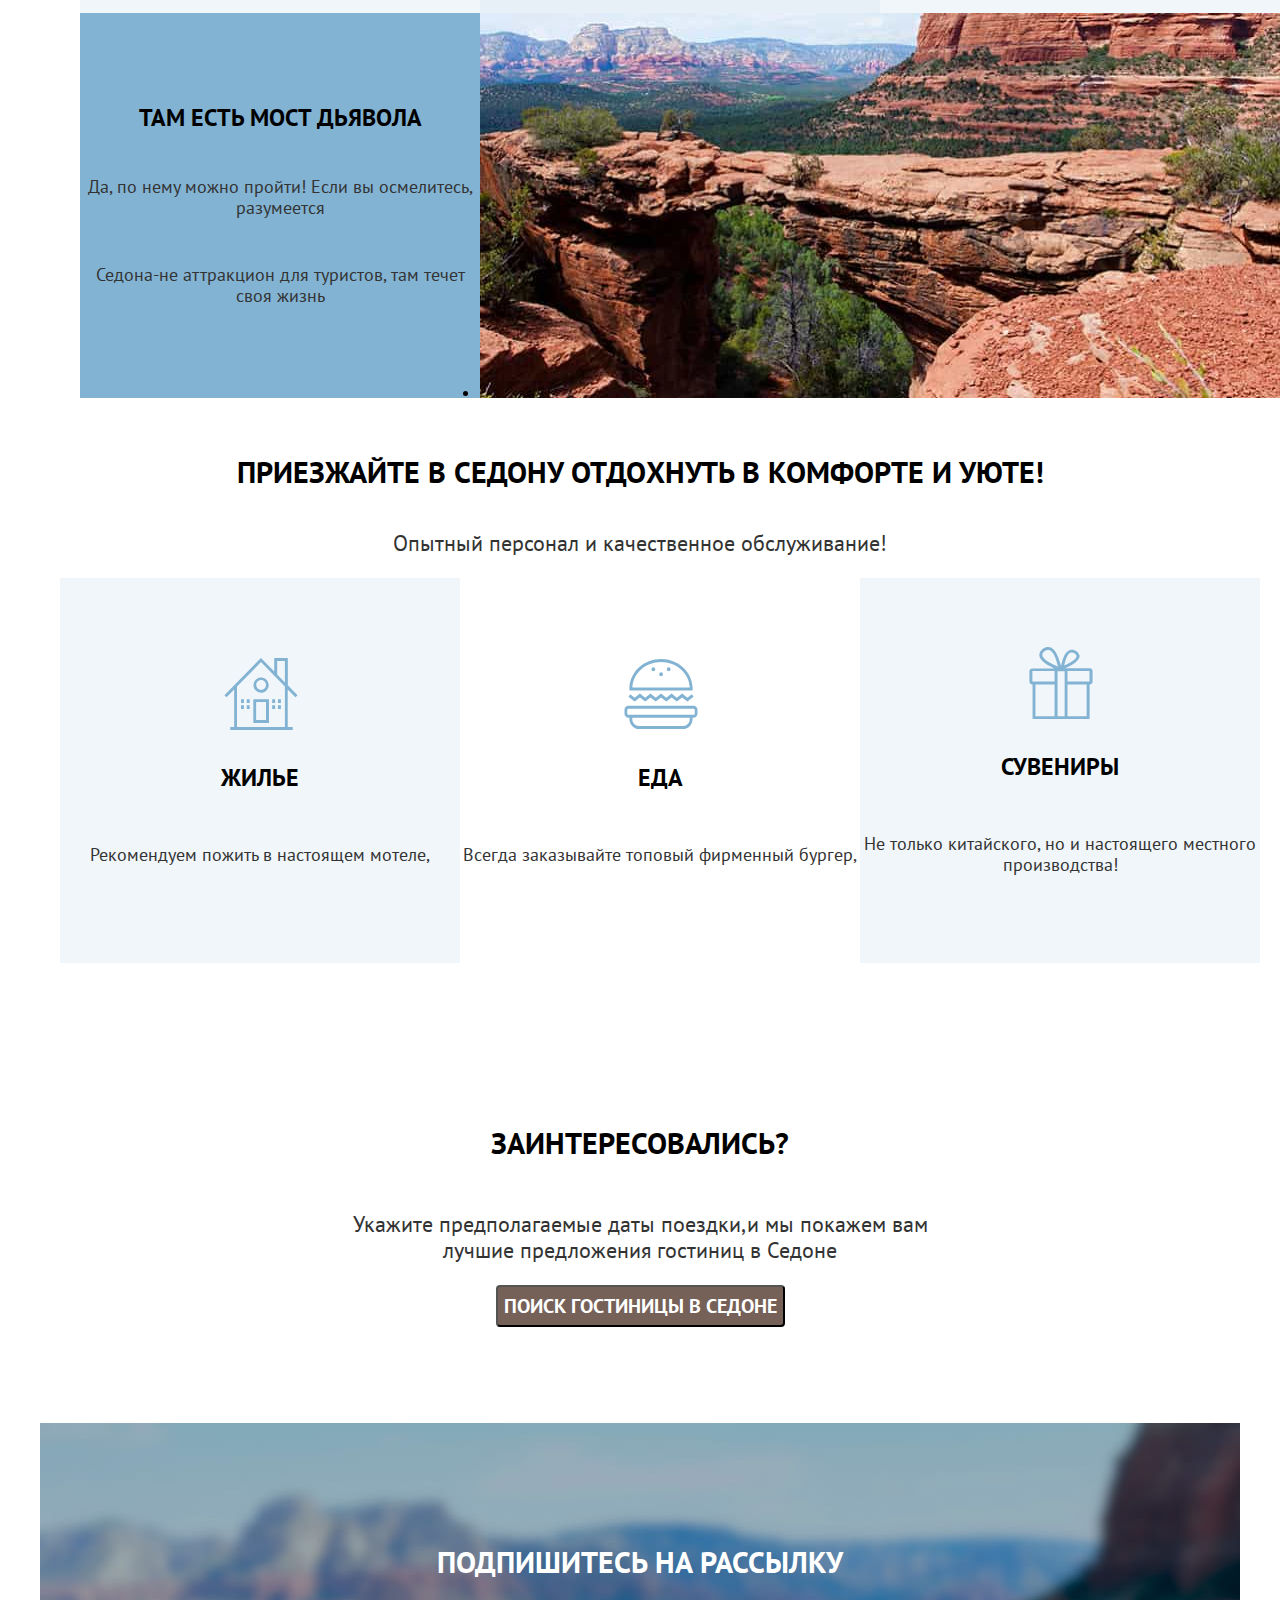
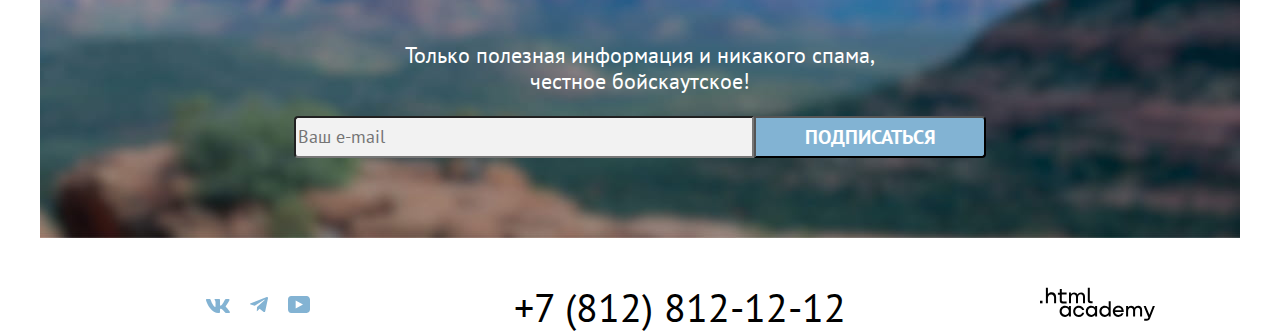
==== commit 09c1fe61: ":heavy_check_mark: Сборка #4" ====
--- a/4/index.html
+++ b/4/index.html
@@ -16,25 +16,29 @@
       </a>
        <ul class="navigation-list">
         <li class="navigation-item1">
-          <a class="navigation-link" href="#">Главная</a>
+          <a class="navigation-link1" href="#">Главная</a>
         </li>
         <li class="navigation-item2">
-          <a class="navigation-link" href="#">О Cедоне</a>
+          <a class="navigation-link2" href="#">О Cедоне</a>
         </li>
         <li class="navigation-item3">
-          <a class="navigation-link" href="catalog.html">Гостиницы</a>
+          <a class="navigation-link3" href="catalog.html">Гостиницы</a>
         </li>
       </ul>
 
-     <ul class="navigation-list navigation-user">
+     <ul class="navigation-user">
         <li class="navigation2">
-          <a class="navigation-link" href="#"><span class="visually-hidden">Поиск</span></a>
+          <a class="navigation-link4" href="#"><span><svg xmlns="http://www.w3.org/2000/svg" width="19" height="19" viewBox="0 0 19 19" fill="none">
+            <path d="M18.5 17.0083L14.8 13.3287C15.8 12.0359 16.5 10.3453 16.5 8.4558C16.5 4.08011 12.9 0.5 8.5 0.5C4.1 0.5 0.5 4.17956 0.5 8.55525C0.5 12.9309 4.1 16.511 8.5 16.511C10.3 16.511 12 15.9144 13.4 14.8204L17.1 18.5L18.5 17.0083ZM8.5 14.5221C5.2 14.5221 2.5 11.837 2.5 8.55525C2.5 5.27348 5.2 2.5884 8.5 2.5884C11.8 2.5884 14.5 5.27348 14.5 8.55525C14.5 11.837 11.8 14.5221 8.5 14.5221Z" fill="black"/>
+            </svg></span></a>
         </li>
         <li class="navigation3">
-          <a class="navigation-link" href="#">12</a>
-        </li>
-        <li class="navigation4"></li>>
-        <a class="navigation-link" href="#">Хочу сюда!</a>
+          <a class="navigation-link5" href="#">12<svg xmlns="http://www.w3.org/2000/svg" width="18" height="17" viewBox="0 0 18 17" fill="none">
+            <path d="M8.9 17C8.6 17 8.3 16.9 8.1 16.6C2.7 10.5 1.4 9.1 1.1 8.7C0.4 7.8 0 6.6 0 5.4C0 2.4 2.4 0 5.5 0C6.8 0 8 0.5 9 1.3C10 0.5 11.3 0 12.5 0C15.5 0 18 2.4 18 5.4C18 6.7 17.5 7.9 16.7 8.8L9.7 16.7C9.5 16.9 9.3 17 8.9 17ZM2.9 7.5C3.2 7.9 6.4 11.5 9 14.4L15.2 7.4C15.7 6.9 15.9 6.2 15.9 5.4C15.9 3.6 14.4 2.1 12.6 2.1C11.6 2.1 10.6 2.6 9.9 3.4C9.6 3.7 9.3 3.8 9 3.8C8.7 3.8 8.4 3.6 8.2 3.4C7.5 2.6 6.5 2.1 5.5 2.1C3.7 2.1 2.2 3.6 2.2 5.4C2.1 6.3 2.5 7 2.9 7.5C2.8 7.5 2.8 7.5 2.9 7.5Z" fill="black"/>
+            </svg></a>
+        </li>
+        <li class="navigation4"></li>
+        <a class="navigation-link6" href="#">Хочу сюда!</a>
         </li>
       </ul>
 
--- a/4/styles/styles.css
+++ b/4/styles/styles.css
@@ -28,13 +28,58 @@
   }
   .navigation {   background: #fff;
     display: flex;
-  width: 760;
-margin:0 auto;}
-}
+  width: 1200px;
+  height: 64px;
+  margin:0 auto;
+}
+
 .navigation-list {
   display: flex;
-
-}
+  list-style-type: none;
+  height: 64px;
+  align-items: center;
+  margin: 0;
+  padding: 0;
+ margin-left: 30px;
+
+}
+.navigation-item1{
+  padding-right: 16px;
+}
+.navigation-item2 {display: flex;
+  padding: 20px 16px;
+  flex-direction: column;
+  justify-content: center;
+  align-items: center;
+  gap: 8px;
+  align-self: stretch;
+padding-left: 16px;
+padding-right: 16px;}
+.navigation-item3 {
+  padding-left: 16px;
+}
+.navigation-user {display: flex;
+  margin: 0 auto;
+list-style-type: none;
+align-items: center;}
+.navigation-link4 {padding-right: 25px;}
+.navigation-link5 {padding-right:20px ;}
+.navigation-link6 {font-family: PT Sans;
+  font-size: 16px;
+  font-style: normal;
+  font-weight: 700;
+  line-height: 20px; /* 125% */
+  text-transform: uppercase;
+  color: #FFFFFF;
+  display: flex;
+  width: 160px;
+  padding: 8px 50px;
+  justify-content: center;
+  align-items: center;
+  gap: 10px;
+  border-radius: 4px;
+  background: var(--buttons-basic, #756157);
+  margin-right: 70px;}
 .navigation-link {
   font-family: "PT Sans"sans-serif;
   font-size: 20px;
@@ -64,6 +109,7 @@
     background-repeat: no-repeat;
     color:  #000;
     background-color: var(--basic-white, #FFF);
+
 
 
   }
@@ -426,12 +472,67 @@
   background-size:100% auto;
   background-repeat: no-repeat;
   color:  #000;
-  background-color: var(--basic-white, #FFF);}
+  background-color: var(--basic-white, #FFF);
+  padding-left: 70px;
+padding-bottom: 70px;}
+  .title {font-family: PT Sans;
+    font-size: 60px;
+    font-style: normal;
+    font-weight: 700;
+    line-height: 78px; /* 130% */
+    color: var(--texts-background-deafault, #FFF);
+  padding-left: 70px;
+}
 .filter1 {display:flex;}
+.filter33 {border: none;}
+.sorting { display: flex;
+  align-items: center;
+  justify-content: flex-end;
+
+padding-top: 50px;
+padding-bottom: 40px;
+margin: 0 auto;
+width: 1060px;
+height: 49px;}
+.sorting1 {margin-right: auto;
+  font-family: PT Sans;
+  font-size: 30px;
+  font-style: normal;
+  font-weight: 700;
+  line-height: 36px; /* 120% */
+  text-transform: uppercase;
+  color: var(--texts-texts-basic, #000);
+}
+.sorting2  {
+  gap: 70px;
+  font-family: PT Sans;
+  font-size: 18px;
+  font-style: normal;
+  font-weight: 400;
+  line-height: 21px; /* 116.667% */
+  color: var(--texts-second, #333);
+
+}
+
+.sorting3 {
+ margin-right: 8px;
+
+  }
+.select-control {
+  border-radius: 4px;
+  border: 2px solid var(--forms-elements-1, #E5E5E5);
+  position: relative;
+  outline: none;
+  padding: 14px ;
+  padding-right: 49px;}
+
+.layout {display: flex;
+  list-style-type: none;}
 .style-ul { list-style-type: none;}
 .hotel { display: flex;
 width: 1200px;
-flex-wrap: wrap;}
+flex-wrap: wrap;
+margin-left: 70px;}
 .hotel1 {width: 340px;
   height: 438px;
   padding: 20px;
